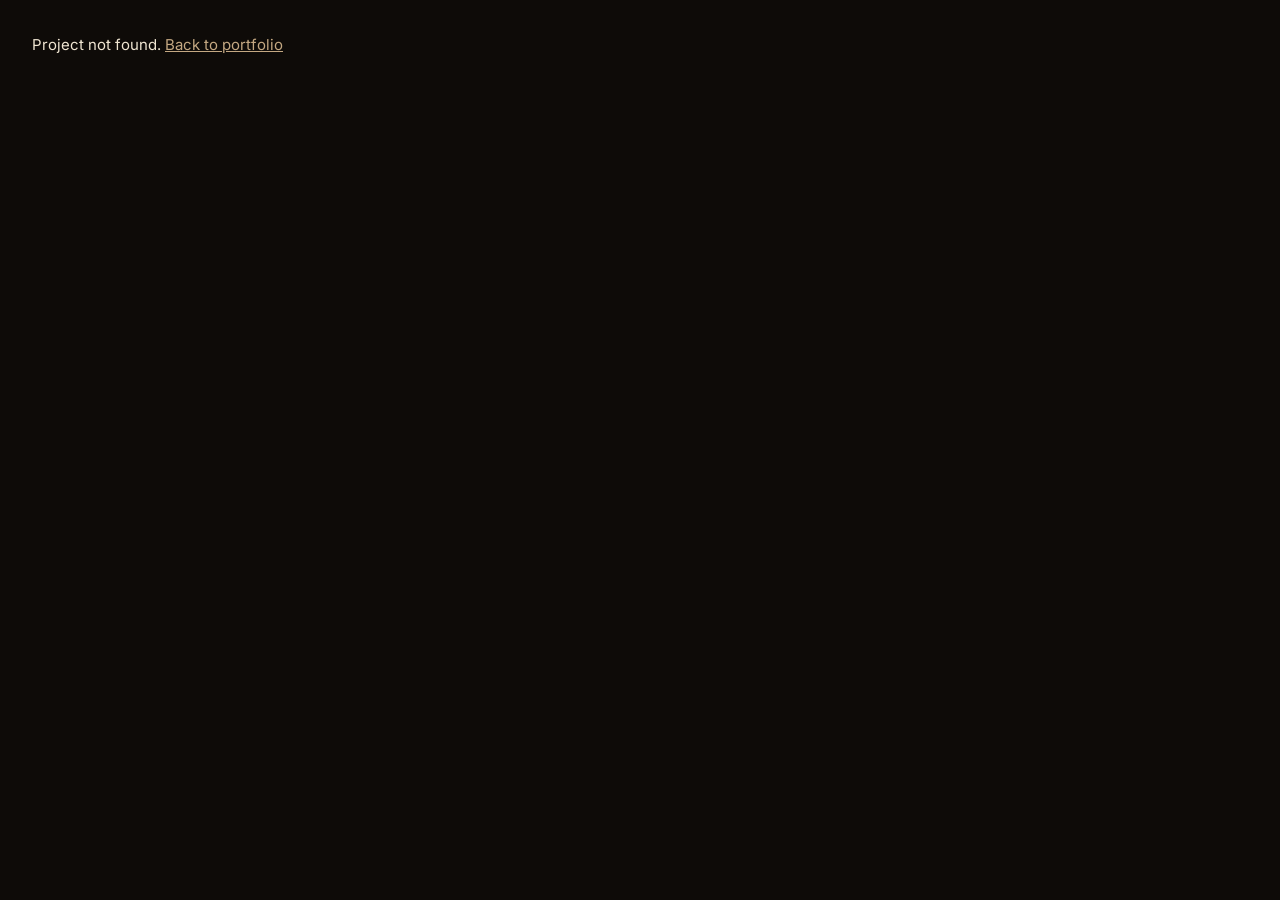
==== projects/_template.html @ 8b7e1558 "favicon, changed card, updated axi project, changed meta tags, changed descriptions, added new butto" ====
<!DOCTYPE html>
<html lang="en">
<head>
  <meta charset="UTF-8" />
  <meta name="viewport" content="width=device-width, initial-scale=1.0" />
  <title>PROJECT_TITLE — Rohtak Patwardhan</title>
  <meta name="description" content="PROJECT_DESCRIPTION" />
  <meta property="og:title" content="PROJECT_TITLE — Rohtak Patwardhan" />
  <meta property="og:description" content="PROJECT_DESCRIPTION" />
  <meta property="og:type" content="article" />
  <meta property="og:url" content="https://rohtakpatwardhan.com/projects/SLUG.html" />
  <meta property="og:image" content="https://rohtakpatwardhan.com/brand_assets/og-image.png" />
  <meta name="twitter:card" content="summary_large_image" />
  <meta name="twitter:title" content="PROJECT_TITLE — Rohtak Patwardhan" />
  <meta name="twitter:description" content="PROJECT_DESCRIPTION" />
  <meta name="twitter:image" content="https://rohtakpatwardhan.com/brand_assets/og-image.png" />
  <link rel="icon" href="data:image/svg+xml,<svg xmlns='http://www.w3.org/2000/svg' viewBox='0 0 32 32'><rect width='32' height='32' rx='6' fill='%2317120d'/><text x='50%25' y='55%25' dominant-baseline='middle' text-anchor='middle' font-family='Georgia,serif' font-size='15' font-style='italic' font-weight='700' fill='%23c4a882'>RP</text></svg>" />
  <link rel="preconnect" href="https://fonts.googleapis.com" />
  <link rel="preconnect" href="https://fonts.gstatic.com" crossorigin />
  <link href="https://fonts.googleapis.com/css2?family=Inter:ital,wght@0,300;0,400;0,500;0,600;0,700;1,400&family=Playfair+Display:ital,wght@0,700;1,400;1,700&display=swap" rel="stylesheet" />
  <link rel="stylesheet" href="project.css" />
</head>
<body>
  <div id="project-root"></div>
  <script>window.PROJECT_ID = 'SLUG';</script>
  <script src="project-data.js"></script>
  <script src="project-page.js"></script>
</body>
</html>
---- projects/project.css ----
:root {
  --bg:          #0e0b08;
  --sb-bg:       #100d09;
  --surface:     #17120d;
  --surface-2:   #1e1710;
  --border:      #261d14;
  --border-2:    #332618;
  --accent:      #8a7055;
  --accent-b:    #c4a882;
  --accent-dim:  rgba(196,168,130,0.06);
  --text:        #f0e6d2;
  --text-2:      #7a6a52;
  --text-3:      #3d2e1e;
  --green:       #8a9e7a;
  --sb-w:        260px;
}

*, *::before, *::after { box-sizing: border-box; margin: 0; padding: 0; }

html { scroll-behavior: smooth; }

body {
  background: var(--bg);
  color: var(--text);
  font-family: 'Inter', sans-serif;
  font-size: 15px;
  line-height: 1.7;
  -webkit-font-smoothing: antialiased;
  overflow-x: hidden;
}

::-webkit-scrollbar { width: 3px; }
::-webkit-scrollbar-track { background: var(--bg); }
::-webkit-scrollbar-thumb { background: var(--border-2); border-radius: 2px; }

/* ── Sidebar ─────────────────────────────── */
.p-sidebar {
  position: fixed;
  top: 0; left: 0; bottom: 0;
  width: var(--sb-w);
  background: var(--sb-bg);
  border-right: 1px solid var(--border);
  display: flex;
  flex-direction: column;
  padding: 2rem 1.25rem;
  z-index: 100;
}

.p-back {
  display: inline-flex;
  align-items: center;
  gap: 0.45rem;
  font-size: 0.76rem;
  color: var(--text-2);
  text-decoration: none;
  margin-bottom: 2rem;
  padding: 0.45rem 0.6rem;
  border-radius: 4px;
  transition: color 0.15s ease, background 0.15s ease;
}
.p-back:hover { color: var(--accent-b); background: var(--accent-dim); }

.p-nav-label {
  font-size: 0.62rem;
  font-weight: 500;
  letter-spacing: 0.12em;
  text-transform: uppercase;
  color: var(--text-3);
  margin-bottom: 0.65rem;
  padding-left: 0.6rem;
}

.p-nav { display: flex; flex-direction: column; gap: 0.05rem; flex: 1; overflow-y: auto; }

.p-nav-link {
  display: block;
  padding: 0.48rem 0.6rem;
  font-size: 0.78rem;
  color: var(--text-2);
  text-decoration: none;
  border-radius: 4px;
  border-left: 2px solid transparent;
  transition: color 0.15s ease, background 0.15s ease, border-color 0.15s ease;
}
.p-nav-link:hover { color: var(--text); background: rgba(255,255,255,0.025); }
.p-nav-link.active {
  color: var(--accent-b);
  background: var(--accent-dim);
  border-left-color: var(--accent);
  font-weight: 500;
}

.p-sidebar-footer {
  margin-top: auto;
  padding-top: 1.2rem;
  border-top: 1px solid var(--border);
  font-size: 0.67rem;
  color: var(--text-3);
}

/* ── Main ────────────────────────────────── */
.p-main {
  margin-left: var(--sb-w);
  min-height: 100vh;
}

.p-container {
  max-width: 820px;
  margin: 0 auto;
  padding: 3.5rem 3rem 5rem;
}

.p-num { font-size: 0.64rem; color: var(--text-3); margin-bottom: 0.4rem; }

.p-title {
  font-family: 'Playfair Display', serif;
  font-size: clamp(1.9rem, 4vw, 2.8rem);
  font-weight: 700;
  font-style: italic;
  letter-spacing: -0.02em;
  line-height: 1.1;
  color: var(--text);
  margin-bottom: 1rem;
}

.p-meta {
  display: flex;
  flex-wrap: wrap;
  align-items: center;
  gap: 0.5rem;
  margin-bottom: 2.5rem;
}

.chip {
  display: inline-block;
  font-size: 0.67rem;
  font-weight: 500;
  color: var(--accent-b);
  border: 1px solid var(--border-2);
  background: var(--accent-dim);
  padding: 0.18rem 0.55rem;
  border-radius: 4px;
}

.p-status {
  font-size: 0.62rem;
  color: var(--text-3);
  border: 1px solid var(--border);
  padding: 0.18rem 0.55rem;
  border-radius: 4px;
}

/* ── Hero visual ─────────────────────────── */
.p-hero {
  border: 1px solid var(--border);
  border-radius: 5px;
  overflow: hidden;
  background: var(--surface);
  margin-bottom: 3rem;
  aspect-ratio: 16/9;
  position: relative;
}

.p-hero img,
.p-hero video {
  width: 100%;
  height: 100%;
  object-fit: cover;
  display: block;
}

.p-hero-contain img {
  object-fit: contain;
  background: var(--surface-2);
}

.p-hero-placeholder {
  width: 100%;
  height: 100%;
  display: flex;
  flex-direction: column;
  align-items: center;
  justify-content: center;
  gap: 0.75rem;
  background: var(--surface-2);
  color: var(--text-3);
}

.p-hero-badge {
  font-size: 0.6rem;
  letter-spacing: 0.12em;
  text-transform: uppercase;
  border: 1px solid var(--border);
  padding: 0.2rem 0.6rem;
  border-radius: 3px;
}

/* ── Sections ────────────────────────────── */
.p-section { margin-bottom: 3rem; }

.p-sec-label {
  font-size: 0.67rem;
  font-weight: 500;
  letter-spacing: 0.12em;
  text-transform: uppercase;
  color: var(--accent);
  margin-bottom: 1rem;
  display: flex;
  align-items: center;
  gap: 0.6rem;
}
.p-sec-label::before {
  content: '';
  display: block;
  width: 1.25rem;
  height: 1px;
  background: var(--accent);
}

.p-body { color: var(--text-2); font-size: 0.9rem; line-height: 1.85; }
.p-body p + p { margin-top: 1rem; }

.p-specs {
  border: 1px solid var(--border);
  border-radius: 5px;
  overflow: hidden;
}

.p-spec-row {
  display: flex;
  justify-content: space-between;
  gap: 1rem;
  padding: 0.72rem 1.1rem;
  background: var(--surface);
  border-bottom: 1px solid var(--border);
  font-size: 0.82rem;
}
.p-spec-row:last-child { border-bottom: none; }
.p-spec-row:nth-child(even) { background: var(--surface-2); }
.p-spec-label { color: var(--text-3); flex-shrink: 0; }
.p-spec-value { color: var(--text); text-align: right; }

.p-table-wrap {
  border: 1px solid var(--border);
  border-radius: 5px;
  overflow-x: auto;
  background: var(--surface);
}

.p-table {
  width: 100%;
  border-collapse: collapse;
  font-size: 0.79rem;
  min-width: 480px;
}

.p-table th,
.p-table td {
  padding: 0.65rem 1rem;
  text-align: left;
  border-bottom: 1px solid var(--border);
  vertical-align: top;
}

.p-table th {
  font-size: 0.64rem;
  font-weight: 500;
  letter-spacing: 0.08em;
  text-transform: uppercase;
  color: var(--accent);
  background: var(--surface-2);
}

.p-table tr:last-child td { border-bottom: none; }
.p-table tbody tr:nth-child(even) td { background: rgba(255,255,255,0.015); }
.p-table td:first-child { color: var(--accent-b); font-family: 'Courier New', monospace; font-size: 0.76rem; }
.p-table--2col td:first-child { color: var(--text-3); font-family: inherit; font-size: 0.79rem; }

.p-callout {
  border-left: 2px solid var(--accent);
  padding: 0.85rem 1.1rem;
  background: var(--surface);
  border-radius: 0 4px 4px 0;
  font-size: 0.84rem;
  color: var(--text-2);
  line-height: 1.75;
}

.p-pre {
  background: var(--surface);
  border: 1px solid var(--border);
  border-left: 2px solid var(--accent);
  border-radius: 4px;
  padding: 1.1rem 1.25rem;
  overflow-x: auto;
  font-family: 'Courier New', monospace;
  font-size: 0.76rem;
  line-height: 1.65;
  color: var(--text-2);
  white-space: pre;
}

.p-list {
  list-style: none;
  display: flex;
  flex-direction: column;
  gap: 0.55rem;
}
.p-list li {
  font-size: 0.84rem;
  color: var(--text-2);
  line-height: 1.65;
  padding-left: 1.1rem;
  position: relative;
}
.p-list li::before {
  content: '';
  position: absolute;
  left: 0;
  top: 0.6em;
  width: 4px;
  height: 4px;
  border-radius: 50%;
  background: var(--accent);
}

/* ── Gallery ─────────────────────────────── */
.p-gallery {
  display: grid;
  grid-template-columns: repeat(2, 1fr);
  gap: 1px;
  background: var(--border);
  border: 1px solid var(--border);
  border-radius: 5px;
  overflow: hidden;
}
@media (max-width: 560px) { .p-gallery { grid-template-columns: 1fr; } }

.p-gallery-item {
  background: var(--surface);
  cursor: pointer;
  aspect-ratio: 16/10;
  overflow: hidden;
  position: relative;
  border: none;
  padding: 0;
  font-family: inherit;
}
.p-gallery-item img,
.p-gallery-item video {
  width: 100%;
  height: 100%;
  object-fit: cover;
  display: block;
  transition: transform 0.35s ease;
}
.p-gallery-item:hover img,
.p-gallery-item:hover video { transform: scale(1.03); }

.p-gallery-caption {
  position: absolute;
  bottom: 0; left: 0; right: 0;
  padding: 0.5rem 0.75rem;
  font-size: 0.67rem;
  color: var(--text-2);
  background: linear-gradient(transparent, rgba(0,0,0,0.75));
  pointer-events: none;
}

/* ── Links ───────────────────────────────── */
.p-links { display: flex; flex-wrap: wrap; gap: 0.5rem; }

.p-link {
  display: inline-flex;
  align-items: center;
  gap: 0.4rem;
  font-size: 0.76rem;
  font-weight: 500;
  color: var(--text-2);
  text-decoration: none;
  border: 1px solid var(--border-2);
  border-radius: 3px;
  padding: 0.45rem 0.85rem;
  transition: color 0.15s ease, border-color 0.15s ease, background 0.15s ease;
}
.p-link:hover { color: var(--accent-b); border-color: var(--accent); background: var(--accent-dim); }
.p-link--primary { background: var(--text); color: var(--bg); border-color: var(--text); }
.p-link--primary:hover { background: #fff; color: var(--bg); border-color: #fff; }

/* ── Lightbox ────────────────────────────── */
#lightbox {
  position: fixed;
  inset: 0;
  z-index: 500;
  background: rgba(0,0,0,0.95);
  display: flex;
  flex-direction: column;
  align-items: center;
  justify-content: center;
  opacity: 0;
  pointer-events: none;
  transition: opacity 0.2s ease;
}
#lightbox.open { opacity: 1; pointer-events: all; }

.lb-header {
  position: absolute;
  top: 0; left: 0; right: 0;
  display: flex;
  align-items: center;
  justify-content: space-between;
  padding: 1rem 1.5rem;
  border-bottom: 1px solid var(--border);
  background: var(--bg);
}
.lb-title { font-size: 0.88rem; font-weight: 500; }
.lb-meta  { font-size: 0.71rem; color: var(--text-3); }
.lb-close {
  width: 32px; height: 32px;
  border-radius: 4px;
  background: none;
  border: 1px solid var(--border);
  color: var(--text-2);
  cursor: pointer;
  display: flex;
  align-items: center;
  justify-content: center;
}
.lb-close:hover { background: var(--surface-2); }

.lb-img-wrap { max-width: min(90vw, 960px); width: 100%; }
.lb-img-wrap img,
.lb-img-wrap video {
  width: 100%;
  max-height: 70vh;
  object-fit: contain;
  border: 1px solid var(--border);
}

.lb-nav {
  position: absolute;
  top: 50%;
  transform: translateY(-50%);
  width: 100%;
  padding: 0 0.75rem;
  display: flex;
  justify-content: space-between;
  pointer-events: none;
}
.lb-nav-btn {
  width: 38px; height: 38px;
  border-radius: 4px;
  background: var(--surface);
  border: 1px solid var(--border);
  color: var(--text-2);
  cursor: pointer;
  pointer-events: all;
  display: flex;
  align-items: center;
  justify-content: center;
}
.lb-nav-btn:hover { background: var(--surface-2); color: var(--text); }

.lb-dots { display: flex; gap: 0.4rem; margin-top: 1rem; }
.lb-dot {
  width: 6px; height: 6px;
  border-radius: 50%;
  background: var(--border-2);
  border: none;
  cursor: pointer;
  padding: 0;
}
.lb-dot.active { background: var(--text-2); }

@media (max-width: 800px) {
  :root { --sb-w: 0px; }
  .p-sidebar { display: none; }
  .p-mobile-bar {
    display: flex;
    align-items: center;
    justify-content: space-between;
    position: sticky;
    top: 0;
    z-index: 100;
    background: var(--sb-bg);
    border-bottom: 1px solid var(--border);
    padding: 0.75rem 1.25rem;
  }
  .p-container { padding: 2rem 1.25rem 4rem; }
}

.p-mobile-bar { display: none; }
@media (max-width: 800px) { .p-mobile-bar { display: flex; } }
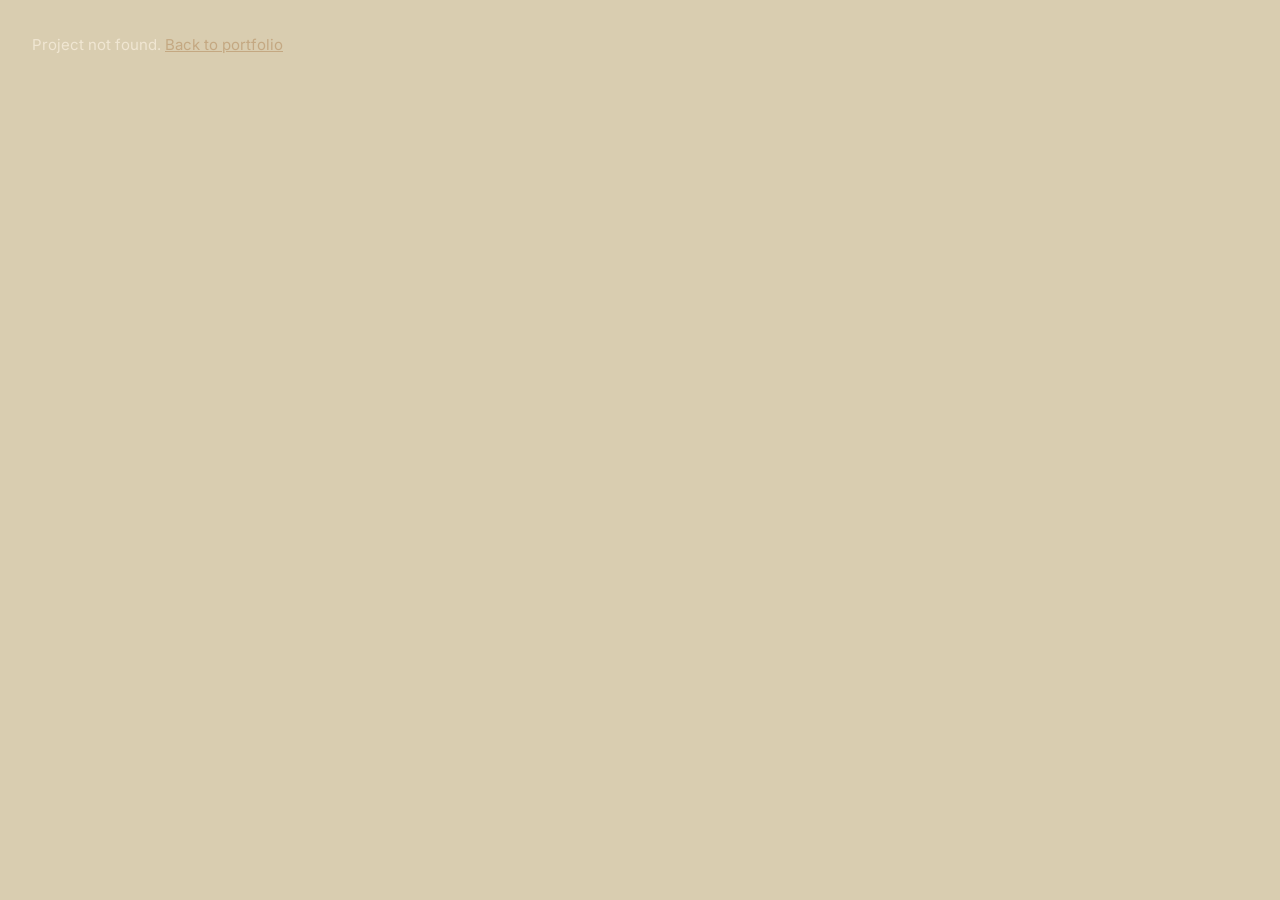
==== commit a22c8403: "Expand project pages with RTL assets, AXI matrix FSM, FES content, and mat-accel timing screenshots." ====
--- a/projects/_template.html
+++ b/projects/_template.html
@@ -3,15 +3,15 @@
 <head>
   <meta charset="UTF-8" />
   <meta name="viewport" content="width=device-width, initial-scale=1.0" />
-  <title>PROJECT_TITLE — Rohtak Patwardhan</title>
+  <title>PROJECT_TITLE | Rohtak Patwardhan</title>
   <meta name="description" content="PROJECT_DESCRIPTION" />
-  <meta property="og:title" content="PROJECT_TITLE — Rohtak Patwardhan" />
+  <meta property="og:title" content="PROJECT_TITLE | Rohtak Patwardhan" />
   <meta property="og:description" content="PROJECT_DESCRIPTION" />
   <meta property="og:type" content="article" />
   <meta property="og:url" content="https://rohtakpatwardhan.com/projects/SLUG.html" />
   <meta property="og:image" content="https://rohtakpatwardhan.com/brand_assets/og-image.png" />
   <meta name="twitter:card" content="summary_large_image" />
-  <meta name="twitter:title" content="PROJECT_TITLE — Rohtak Patwardhan" />
+  <meta name="twitter:title" content="PROJECT_TITLE | Rohtak Patwardhan" />
   <meta name="twitter:description" content="PROJECT_DESCRIPTION" />
   <meta name="twitter:image" content="https://rohtakpatwardhan.com/brand_assets/og-image.png" />
   <link rel="icon" href="data:image/svg+xml,<svg xmlns='http://www.w3.org/2000/svg' viewBox='0 0 32 32'><rect width='32' height='32' rx='6' fill='%2317120d'/><text x='50%25' y='55%25' dominant-baseline='middle' text-anchor='middle' font-family='Georgia,serif' font-size='15' font-style='italic' font-weight='700' fill='%23c4a882'>RP</text></svg>" />
--- a/projects/project.css
+++ b/projects/project.css
@@ -1,17 +1,17 @@
 :root {
-  --bg:          #0e0b08;
-  --sb-bg:       #100d09;
-  --surface:     #17120d;
-  --surface-2:   #1e1710;
-  --border:      #261d14;
-  --border-2:    #332618;
-  --accent:      #8a7055;
-  --accent-b:    #c4a882;
-  --accent-dim:  rgba(196,168,130,0.06);
-  --text:        #f0e6d2;
-  --text-2:      #7a6a52;
-  --text-3:      #3d2e1e;
-  --green:       #8a9e7a;
+  --bg:          #d9cdb0;
+  --sb-bg:       #cfc2a2;
+  --surface:     #e4dac1;
+  --surface-2:   #d1c4a4;
+  --border:      #bcaa83;
+  --border-2:    #a8956f;
+  --accent:      #97783f;
+  --accent-b:    #7a5d27;
+  --accent-dim:  rgba(151,120,63,0.12);
+  --text:        #0f0c08;
+  --text-2:      #1a1610;
+  --text-3:      #3d3426;
+  --green:       #5f7048;
   --sb-w:        260px;
 }
 
@@ -82,7 +82,7 @@
   border-left: 2px solid transparent;
   transition: color 0.15s ease, background 0.15s ease, border-color 0.15s ease;
 }
-.p-nav-link:hover { color: var(--text); background: rgba(255,255,255,0.025); }
+.p-nav-link:hover { color: var(--text); background: rgba(0,0,0,0.04); }
 .p-nav-link.active {
   color: var(--accent-b);
   background: var(--accent-dim);
@@ -160,18 +160,32 @@
   aspect-ratio: 16/9;
   position: relative;
 }
-
+.p-lb-trigger { cursor: pointer; }
+.p-lb-trigger:hover img,
+.p-lb-trigger:hover video { transform: scale(1.02); }
 .p-hero img,
 .p-hero video {
   width: 100%;
   height: 100%;
   object-fit: cover;
   display: block;
+  transition: transform 0.35s ease;
 }
 
 .p-hero-contain img {
   object-fit: contain;
   background: var(--surface-2);
+}
+
+.p-hero-contain.p-hero-square {
+  aspect-ratio: 1 / 1;
+  max-width: min(100%, 520px);
+  margin-left: auto;
+  margin-right: auto;
+}
+.p-hero-contain.p-hero-square img {
+  padding: 5%;
+  box-sizing: border-box;
 }
 
 .p-hero-placeholder {
@@ -196,29 +210,249 @@
 }
 
 /* ── Sections ────────────────────────────── */
-.p-section { margin-bottom: 3rem; }
+.p-section { margin-bottom: 4rem; }
+.p-section + .p-section { padding-top: 0.25rem; }
 
 .p-sec-label {
-  font-size: 0.67rem;
+  font-family: 'Playfair Display', serif;
+  font-size: clamp(1.35rem, 2.8vw, 1.6rem);
+  font-weight: 700;
+  font-style: normal;
+  letter-spacing: -0.02em;
+  line-height: 1.2;
+  text-transform: none;
+  color: var(--text);
+  margin-bottom: 1.35rem;
+  padding-bottom: 0.75rem;
+  border-bottom: 1px solid var(--border-2);
+  display: block;
+}
+
+.p-body { color: var(--text); font-size: 0.95rem; line-height: 1.85; }
+.p-body p + p { margin-top: 1rem; }
+
+.p-doc > * + * { margin-top: 1.5rem; }
+.p-doc .katex { color: var(--text); }
+.p-doc .katex-display { margin: 0.85rem 0 1.15rem; overflow-x: auto; overflow-y: hidden; padding: 0.35rem 0; }
+.p-subhead {
+  font-family: 'Inter', sans-serif;
+  font-size: 1.02rem;
+  font-weight: 700;
+  color: var(--text);
+  letter-spacing: -0.015em;
+  line-height: 1.45;
+  padding-left: 0.85rem;
+  border-left: 3px solid var(--accent);
+}
+.p-doc .p-subhead {
+  margin: 2.5rem 0 0.65rem;
+  padding-top: 0;
+}
+.p-doc .p-pre + .p-subhead,
+.p-doc .p-body + .p-subhead,
+.p-doc .p-table-wrap + .p-subhead,
+.p-doc .p-doc-figure + .p-subhead {
+  margin-top: 3rem;
+}
+.p-doc .p-body + .p-pre {
+  margin-top: 1.1rem;
+}
+.p-doc .p-pre + .p-body {
+  margin-top: 1rem;
+}
+.p-doc .p-pre + .p-pre {
+  margin-top: 1.15rem;
+}
+
+.p-doc-figure {
+  border: 1px solid var(--border);
+  border-radius: 5px;
+  overflow: hidden;
+  background: var(--surface);
+  margin: 0;
+}
+.p-doc-figure-btn {
+  display: block;
+  width: 100%;
+  border: none;
+  padding: 0;
+  margin: 0;
+  background: none;
+  cursor: pointer;
+  font-family: inherit;
+}
+.p-doc-figure img {
+  width: 100%;
+  display: block;
+  transition: transform 0.35s ease;
+}
+.p-doc-figure-btn:hover img { transform: scale(1.02); }
+.p-doc-figure--contain img {
+  object-fit: contain;
+  background: var(--surface-2);
+  padding: 1.25rem;
+  max-height: 520px;
+}
+.p-doc-figure--wide.p-doc-figure--contain img {
+  max-height: none;
+}
+.p-doc-figure--wide {
+  width: 100%;
+  max-width: none;
+  margin-left: 0;
+  transform: none;
+}
+.p-doc-figure--wide img {
+  max-height: none;
+  height: auto;
+  padding: 0.5rem;
+}
+.p-doc-figure-group .p-doc-figure-btn + .p-doc-figure-btn {
+  border-top: 1px solid var(--border);
+}
+.p-doc-figure-stack {
+  cursor: pointer;
+}
+.p-doc-figure-stack img {
+  width: 100%;
+  display: block;
+  transition: transform 0.35s ease;
+}
+.p-doc-figure-stack img + img {
+  border-top: 1px solid var(--border);
+}
+.p-doc-figure-group.p-doc-figure--contain .p-doc-figure-stack img {
+  object-fit: contain;
+  background: var(--surface-2);
+  padding: 0.5rem;
+}
+.p-doc-figure-stack:hover img {
+  transform: scale(1.01);
+}
+.p-doc-caption {
+  font-size: 0.72rem;
+  color: var(--text-3);
+  padding: 0.65rem 1rem;
+  border-top: 1px solid var(--border);
+  text-align: center;
+  line-height: 1.5;
+}
+.p-doc-figure + .p-gallery-hint {
+  margin-top: 2rem;
+}
+.p-gallery-hint {
+  font-size: 0.85rem;
+  font-weight: 600;
+  color: var(--text);
+  margin: 0 0 0.75rem;
+  line-height: 1.5;
+}
+.p-gallery-preview .p-doc-figure-btn {
+  cursor: pointer;
+}
+.p-gallery-preview .p-doc-figure-btn:hover img {
+  transform: scale(1.02);
+}
+
+/* ── RTL module strip ────────────────────── */
+.p-rtl-gallery {
+  width: 100%;
+  max-width: none;
+  margin: 0;
+}
+.p-rtl-label {
+  font-size: 0.68rem;
   font-weight: 500;
-  letter-spacing: 0.12em;
+  letter-spacing: 0.08em;
   text-transform: uppercase;
-  color: var(--accent);
-  margin-bottom: 1rem;
-  display: flex;
-  align-items: center;
-  gap: 0.6rem;
-}
-.p-sec-label::before {
-  content: '';
-  display: block;
-  width: 1.25rem;
-  height: 1px;
-  background: var(--accent);
-}
-
-.p-body { color: var(--text-2); font-size: 0.9rem; line-height: 1.85; }
-.p-body p + p { margin-top: 1rem; }
+  color: var(--text-3);
+  margin: 0;
+}
+.p-rtl-head {
+  display: flex;
+  align-items: baseline;
+  justify-content: space-between;
+  gap: 1rem;
+  margin-bottom: 0.75rem;
+  flex-wrap: wrap;
+}
+.p-rtl-hint {
+  font-size: 0.68rem;
+  color: var(--text-3);
+  white-space: nowrap;
+}
+.p-rtl-scroll {
+  display: flex;
+  gap: 0.75rem;
+  overflow-x: auto;
+  scroll-snap-type: x mandatory;
+  scroll-padding-left: 0.25rem;
+  -webkit-overflow-scrolling: touch;
+  padding: 0.25rem 0.25rem 0.85rem;
+  margin: 0 -0.25rem;
+}
+.p-rtl-scroll::-webkit-scrollbar { height: 5px; }
+.p-rtl-scroll::-webkit-scrollbar-thumb { background: var(--border-2); border-radius: 3px; }
+.p-rtl-item {
+  flex: 0 0 min(88%, 440px);
+  scroll-snap-align: start;
+  display: block;
+  border: 1px solid var(--border);
+  border-radius: 5px;
+  overflow: hidden;
+  background: var(--surface);
+  cursor: pointer;
+  padding: 0;
+  font-family: inherit;
+  text-align: left;
+  position: relative;
+}
+.p-rtl-item img {
+  width: 100%;
+  height: auto;
+  display: block;
+  background: var(--surface-2);
+  object-fit: contain;
+  transition: transform 0.35s ease;
+}
+.p-rtl-item:hover img { transform: scale(1.02); }
+.p-rtl-caption {
+  display: block;
+  font-size: 0.72rem;
+  color: var(--text-2);
+  padding: 0.6rem 0.85rem;
+  border-top: 1px solid var(--border);
+  line-height: 1.4;
+}
+
+.p-stats {
+  display: grid;
+  grid-template-columns: repeat(auto-fit, minmax(150px, 1fr));
+  gap: 1px;
+  background: var(--border);
+  border: 1px solid var(--border);
+  border-radius: 6px;
+  overflow: hidden;
+}
+.p-stat {
+  background: var(--surface);
+  padding: 1.25rem 1.15rem;
+  display: flex;
+  flex-direction: column;
+  gap: 0.4rem;
+}
+.p-stat-value {
+  font-size: 1.8rem;
+  font-weight: 700;
+  color: var(--text);
+  letter-spacing: -0.02em;
+  line-height: 1;
+}
+.p-stat-label {
+  font-size: 0.72rem;
+  color: var(--text-2);
+  line-height: 1.45;
+}
 
 .p-specs {
   border: 1px solid var(--border);
@@ -233,7 +467,7 @@
   padding: 0.72rem 1.1rem;
   background: var(--surface);
   border-bottom: 1px solid var(--border);
-  font-size: 0.82rem;
+  font-size: 0.86rem;
 }
 .p-spec-row:last-child { border-bottom: none; }
 .p-spec-row:nth-child(even) { background: var(--surface-2); }
@@ -264,15 +498,15 @@
 
 .p-table th {
   font-size: 0.64rem;
-  font-weight: 500;
+  font-weight: 600;
   letter-spacing: 0.08em;
   text-transform: uppercase;
-  color: var(--accent);
+  color: var(--text);
   background: var(--surface-2);
 }
 
 .p-table tr:last-child td { border-bottom: none; }
-.p-table tbody tr:nth-child(even) td { background: rgba(255,255,255,0.015); }
+.p-table tbody tr:nth-child(even) td { background: rgba(0,0,0,0.025); }
 .p-table td:first-child { color: var(--accent-b); font-family: 'Courier New', monospace; font-size: 0.76rem; }
 .p-table--2col td:first-child { color: var(--text-3); font-family: inherit; font-size: 0.79rem; }
 
@@ -281,9 +515,9 @@
   padding: 0.85rem 1.1rem;
   background: var(--surface);
   border-radius: 0 4px 4px 0;
-  font-size: 0.84rem;
-  color: var(--text-2);
-  line-height: 1.75;
+  font-size: 0.9rem;
+  color: var(--text-2);
+  line-height: 1.8;
 }
 
 .p-pre {
@@ -291,7 +525,8 @@
   border: 1px solid var(--border);
   border-left: 2px solid var(--accent);
   border-radius: 4px;
-  padding: 1.1rem 1.25rem;
+  padding: 1.15rem 1.3rem;
+  margin-bottom: 0.5rem;
   overflow-x: auto;
   font-family: 'Courier New', monospace;
   font-size: 0.76rem;
@@ -307,9 +542,9 @@
   gap: 0.55rem;
 }
 .p-list li {
-  font-size: 0.84rem;
-  color: var(--text-2);
-  line-height: 1.65;
+  font-size: 0.9rem;
+  color: var(--text-2);
+  line-height: 1.7;
   padding-left: 1.1rem;
   position: relative;
 }
@@ -369,6 +604,7 @@
 
 /* ── Links ───────────────────────────────── */
 .p-links { display: flex; flex-wrap: wrap; gap: 0.5rem; }
+.p-top-links { display: flex; flex-wrap: wrap; gap: 0.5rem; margin: 0 0 1.75rem; }
 
 .p-link {
   display: inline-flex;
@@ -385,7 +621,8 @@
 }
 .p-link:hover { color: var(--accent-b); border-color: var(--accent); background: var(--accent-dim); }
 .p-link--primary { background: var(--text); color: var(--bg); border-color: var(--text); }
-.p-link--primary:hover { background: #fff; color: var(--bg); border-color: #fff; }
+.p-link--primary:hover { background: #1c150d; color: #f3ecdb; border-color: #1c150d; }
+.p-gallery-link { cursor: pointer; font-family: inherit; }
 
 /* ── Lightbox ────────────────────────────── */
 #lightbox {
@@ -487,6 +724,16 @@
     padding: 0.75rem 1.25rem;
   }
   .p-container { padding: 2rem 1.25rem 4rem; }
+  .p-doc-figure--wide {
+    width: 100%;
+    margin-left: 0;
+    transform: none;
+  }
+  .p-rtl-gallery {
+    width: 100%;
+    margin-left: 0;
+    transform: none;
+  }
 }
 
 .p-mobile-bar { display: none; }
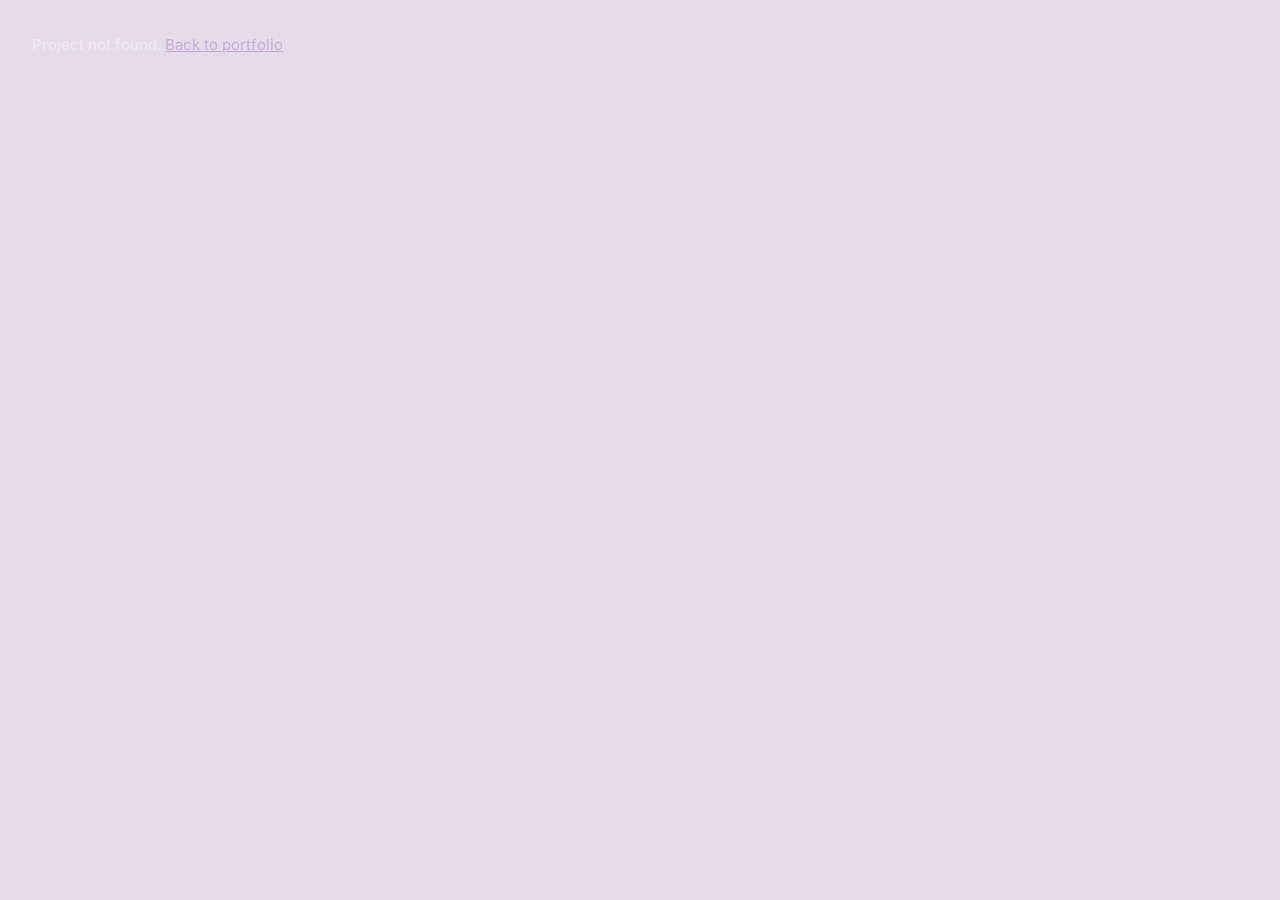
==== commit 3990eeb5: "Refresh the portfolio around a purple theme and current work. Update the bio, coursework, skills, an" ====
--- a/projects/_template.html
+++ b/projects/_template.html
@@ -14,7 +14,7 @@
   <meta name="twitter:title" content="PROJECT_TITLE | Rohtak Patwardhan" />
   <meta name="twitter:description" content="PROJECT_DESCRIPTION" />
   <meta name="twitter:image" content="https://rohtakpatwardhan.com/brand_assets/og-image.png" />
-  <link rel="icon" href="data:image/svg+xml,<svg xmlns='http://www.w3.org/2000/svg' viewBox='0 0 32 32'><rect width='32' height='32' rx='6' fill='%2317120d'/><text x='50%25' y='55%25' dominant-baseline='middle' text-anchor='middle' font-family='Georgia,serif' font-size='15' font-style='italic' font-weight='700' fill='%23c4a882'>RP</text></svg>" />
+  <link rel="icon" href="data:image/svg+xml,<svg xmlns='http://www.w3.org/2000/svg' viewBox='0 0 32 32'><rect width='32' height='32' rx='6' fill='%2316131c'/><text x='50%25' y='55%25' dominant-baseline='middle' text-anchor='middle' font-family='Georgia,serif' font-size='15' font-style='italic' font-weight='700' fill='%23c9a8d8'>RP</text></svg>" />
   <link rel="preconnect" href="https://fonts.googleapis.com" />
   <link rel="preconnect" href="https://fonts.gstatic.com" crossorigin />
   <link href="https://fonts.googleapis.com/css2?family=Inter:ital,wght@0,300;0,400;0,500;0,600;0,700;1,400&family=Playfair+Display:ital,wght@0,700;1,400;1,700&display=swap" rel="stylesheet" />
--- a/projects/project.css
+++ b/projects/project.css
@@ -1,16 +1,16 @@
 :root {
-  --bg:          #d9cdb0;
-  --sb-bg:       #cfc2a2;
-  --surface:     #e4dac1;
-  --surface-2:   #d1c4a4;
-  --border:      #bcaa83;
-  --border-2:    #a8956f;
-  --accent:      #97783f;
-  --accent-b:    #7a5d27;
-  --accent-dim:  rgba(151,120,63,0.12);
-  --text:        #0f0c08;
-  --text-2:      #1a1610;
-  --text-3:      #3d3426;
+  --bg:          #e4dceb;
+  --sb-bg:       #d8cfe2;
+  --surface:     #ece4f2;
+  --surface-2:   #ddd4e8;
+  --border:      #c4b6d2;
+  --border-2:    #b09ec4;
+  --accent:      #8a5f9e;
+  --accent-b:    #6b457c;
+  --accent-dim:  rgba(138,95,158,0.14);
+  --text:        #16121c;
+  --text-2:      #2c2434;
+  --text-3:      #5c5168;
   --green:       #5f7048;
   --sb-w:        260px;
 }
@@ -621,7 +621,7 @@
 }
 .p-link:hover { color: var(--accent-b); border-color: var(--accent); background: var(--accent-dim); }
 .p-link--primary { background: var(--text); color: var(--bg); border-color: var(--text); }
-.p-link--primary:hover { background: #1c150d; color: #f3ecdb; border-color: #1c150d; }
+.p-link--primary:hover { background: #241c2c; color: #f3eaf8; border-color: #241c2c; }
 .p-gallery-link { cursor: pointer; font-family: inherit; }
 
 /* ── Lightbox ────────────────────────────── */
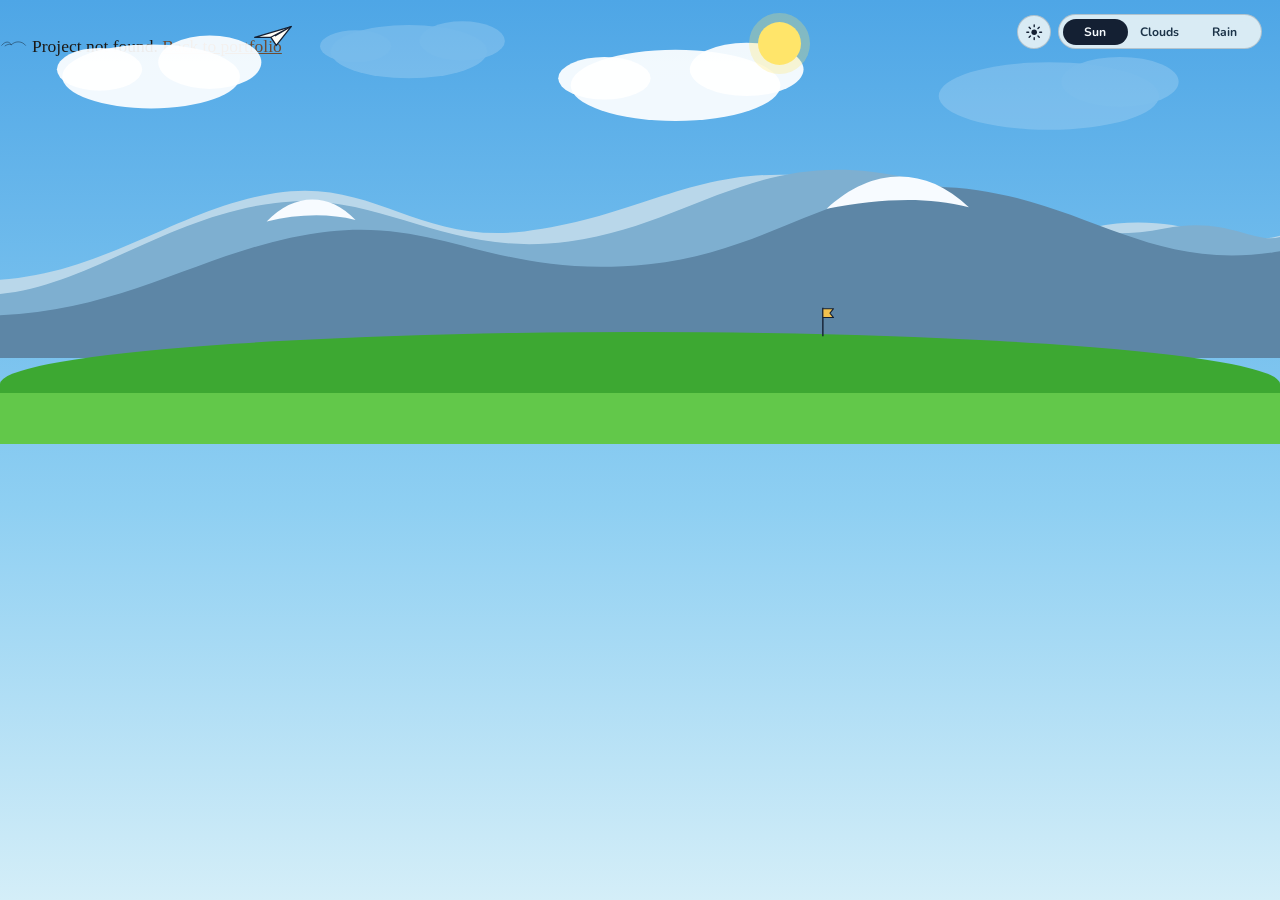
==== commit 704a7c9a: "Give the portfolio a handmade sky, with weather, night, and a paper plane. Co-authored-by: Cursor <c" ====
--- a/projects/_template.html
+++ b/projects/_template.html
@@ -14,16 +14,18 @@
   <meta name="twitter:title" content="PROJECT_TITLE | Rohtak Patwardhan" />
   <meta name="twitter:description" content="PROJECT_DESCRIPTION" />
   <meta name="twitter:image" content="https://rohtakpatwardhan.com/brand_assets/og-image.png" />
-  <link rel="icon" href="data:image/svg+xml,<svg xmlns='http://www.w3.org/2000/svg' viewBox='0 0 32 32'><rect width='32' height='32' rx='6' fill='%2316131c'/><text x='50%25' y='55%25' dominant-baseline='middle' text-anchor='middle' font-family='Georgia,serif' font-size='15' font-style='italic' font-weight='700' fill='%23c9a8d8'>RP</text></svg>" />
+  <link rel="icon" href="data:image/svg+xml,<svg xmlns='http://www.w3.org/2000/svg' viewBox='0 0 32 32'><rect width='32' height='20' fill='%235aaee8'/><rect y='20' width='32' height='12' fill='%234cba3e'/><text x='50%25' y='42%25' dominant-baseline='middle' text-anchor='middle' font-family='Georgia,serif' font-size='11' font-weight='600' fill='%23142033'>RP</text></svg>" />
   <link rel="preconnect" href="https://fonts.googleapis.com" />
   <link rel="preconnect" href="https://fonts.gstatic.com" crossorigin />
-  <link href="https://fonts.googleapis.com/css2?family=Inter:ital,wght@0,300;0,400;0,500;0,600;0,700;1,400&family=Playfair+Display:ital,wght@0,700;1,400;1,700&display=swap" rel="stylesheet" />
+  <link href="https://fonts.googleapis.com/css2?family=Nunito:wght@600;700;800&family=Source+Serif+4:opsz,wght@8..60,400;8..60,500&display=swap" rel="stylesheet" />
   <link rel="stylesheet" href="project.css" />
+  <link rel="stylesheet" href="../sky.css" />
 </head>
 <body>
   <div id="project-root"></div>
   <script>window.PROJECT_ID = 'SLUG';</script>
   <script src="project-data.js"></script>
   <script src="project-page.js"></script>
+  <script src="../sky.js"></script>
 </body>
 </html>
--- a/projects/project.css
+++ b/projects/project.css
@@ -1,18 +1,18 @@
 :root {
-  --bg:          #e4dceb;
-  --sb-bg:       #d8cfe2;
-  --surface:     #ece4f2;
-  --surface-2:   #ddd4e8;
-  --border:      #c4b6d2;
-  --border-2:    #b09ec4;
-  --accent:      #8a5f9e;
-  --accent-b:    #6b457c;
-  --accent-dim:  rgba(138,95,158,0.14);
-  --text:        #16121c;
-  --text-2:      #2c2434;
-  --text-3:      #5c5168;
-  --green:       #5f7048;
-  --sb-w:        260px;
+  --bg:          #7ec4ef;
+  --sb-bg:       transparent;
+  --surface:     transparent;
+  --surface-2:   #d4eef9;
+  --border:      rgba(20, 50, 80, 0.16);
+  --border-2:    rgba(20, 50, 80, 0.28);
+  --accent:      #2f8a28;
+  --accent-b:    #2f8a28;
+  --accent-dim:  transparent;
+  --text:        #142033;
+  --text-2:      #1c3348;
+  --text-3:      #2c4a66;
+  --green:       #2f8a28;
+  --sb-w:        220px;
 }
 
 *, *::before, *::after { box-sizing: border-box; margin: 0; padding: 0; }
@@ -20,14 +20,17 @@
 html { scroll-behavior: smooth; }
 
 body {
-  background: var(--bg);
-  color: var(--text);
-  font-family: 'Inter', sans-serif;
-  font-size: 15px;
-  line-height: 1.7;
+  background: linear-gradient(180deg, var(--sky-top) 0%, var(--sky-mid) 56%, var(--sky-bottom) 100%);
+  background-attachment: fixed;
+  color: var(--text);
+  font-family: 'Source Serif 4', Georgia, serif;
+  font-size: 17.5px;
+  line-height: 1.6;
   -webkit-font-smoothing: antialiased;
   overflow-x: hidden;
-}
+  padding-bottom: 0;
+}
+::selection { background: #d7f5c8; color: var(--text); }
 
 ::-webkit-scrollbar { width: 3px; }
 ::-webkit-scrollbar-track { background: var(--bg); }
@@ -42,7 +45,7 @@
   border-right: 1px solid var(--border);
   display: flex;
   flex-direction: column;
-  padding: 2rem 1.25rem;
+  padding: 2rem 1.25rem 1.4rem;
   z-index: 100;
 }
 
@@ -58,14 +61,12 @@
   border-radius: 4px;
   transition: color 0.15s ease, background 0.15s ease;
 }
-.p-back:hover { color: var(--accent-b); background: var(--accent-dim); }
+.p-back:hover { color: var(--text); }
 
 .p-nav-label {
-  font-size: 0.62rem;
-  font-weight: 500;
-  letter-spacing: 0.12em;
-  text-transform: uppercase;
-  color: var(--text-3);
+  font-size: 0.95rem;
+  font-weight: 600;
+  color: var(--text);
   margin-bottom: 0.65rem;
   padding-left: 0.6rem;
 }
@@ -82,12 +83,11 @@
   border-left: 2px solid transparent;
   transition: color 0.15s ease, background 0.15s ease, border-color 0.15s ease;
 }
-.p-nav-link:hover { color: var(--text); background: rgba(0,0,0,0.04); }
+.p-nav-link:hover { color: var(--text); }
 .p-nav-link.active {
-  color: var(--accent-b);
-  background: var(--accent-dim);
+  color: var(--text);
+  font-weight: 600;
   border-left-color: var(--accent);
-  font-weight: 500;
 }
 
 .p-sidebar-footer {
@@ -102,25 +102,30 @@
 .p-main {
   margin-left: var(--sb-w);
   min-height: 100vh;
+  position: relative;
+  z-index: 1;
+}
+h1, h2, h3, .p-title, .p-sec-label, .p-subhead, .p-nav-label {
+  font-family: 'Nunito', sans-serif;
+  font-weight: 800;
 }
 
 .p-container {
-  max-width: 820px;
+  width: 100%;
+  max-width: 72rem;
   margin: 0 auto;
-  padding: 3.5rem 3rem 5rem;
+  padding: 3.25rem 3.5rem 5rem;
 }
 
 .p-num { font-size: 0.64rem; color: var(--text-3); margin-bottom: 0.4rem; }
 
 .p-title {
-  font-family: 'Playfair Display', serif;
-  font-size: clamp(1.9rem, 4vw, 2.8rem);
-  font-weight: 700;
-  font-style: italic;
+  font-size: clamp(1.85rem, 3.5vw, 2.4rem);
+  font-weight: 800;
   letter-spacing: -0.02em;
-  line-height: 1.1;
-  color: var(--text);
-  margin-bottom: 1rem;
+  line-height: 1.15;
+  color: var(--text);
+  margin-bottom: 0.85rem;
 }
 
 .p-meta {
@@ -132,81 +137,61 @@
 }
 
 .chip {
-  display: inline-block;
-  font-size: 0.67rem;
-  font-weight: 500;
-  color: var(--accent-b);
-  border: 1px solid var(--border-2);
-  background: var(--accent-dim);
-  padding: 0.18rem 0.55rem;
-  border-radius: 4px;
-}
+  display: inline;
+  font-size: 0.95rem;
+  color: var(--text-3);
+  border: none;
+  background: none;
+  padding: 0;
+}
+.p-meta .chip:not(:last-child)::after { content: "  ·"; color: var(--border-2); }
 
 .p-status {
-  font-size: 0.62rem;
+  font-size: 0.9rem;
+  font-style: italic;
   color: var(--text-3);
-  border: 1px solid var(--border);
-  padding: 0.18rem 0.55rem;
-  border-radius: 4px;
 }
 
 /* ── Hero visual ─────────────────────────── */
 .p-hero {
-  border: 1px solid var(--border);
-  border-radius: 5px;
-  overflow: hidden;
-  background: var(--surface);
-  margin-bottom: 3rem;
-  aspect-ratio: 16/9;
+  background: transparent;
+  margin-bottom: 2rem;
   position: relative;
 }
 .p-lb-trigger { cursor: pointer; }
-.p-lb-trigger:hover img,
-.p-lb-trigger:hover video { transform: scale(1.02); }
 .p-hero img,
 .p-hero video {
   width: 100%;
-  height: 100%;
-  object-fit: cover;
-  display: block;
-  transition: transform 0.35s ease;
+  height: auto;
+  object-fit: contain;
+  display: block;
 }
 
 .p-hero-contain img {
   object-fit: contain;
-  background: var(--surface-2);
+  background: transparent;
 }
 
 .p-hero-contain.p-hero-square {
-  aspect-ratio: 1 / 1;
-  max-width: min(100%, 520px);
-  margin-left: auto;
-  margin-right: auto;
+  max-width: 16rem;
 }
 .p-hero-contain.p-hero-square img {
-  padding: 5%;
+  padding: 0;
   box-sizing: border-box;
+  background: transparent;
 }
 
 .p-hero-placeholder {
-  width: 100%;
-  height: 100%;
-  display: flex;
-  flex-direction: column;
-  align-items: center;
-  justify-content: center;
-  gap: 0.75rem;
-  background: var(--surface-2);
+  display: block;
+  background: transparent;
   color: var(--text-3);
 }
+.p-hero-placeholder svg { display: none; }
 
 .p-hero-badge {
-  font-size: 0.6rem;
-  letter-spacing: 0.12em;
-  text-transform: uppercase;
-  border: 1px solid var(--border);
-  padding: 0.2rem 0.6rem;
-  border-radius: 3px;
+  font-size: 0.95rem;
+  font-style: italic;
+  color: var(--text-3);
 }
 
 /* ── Sections ────────────────────────────── */
@@ -214,17 +199,14 @@
 .p-section + .p-section { padding-top: 0.25rem; }
 
 .p-sec-label {
-  font-family: 'Playfair Display', serif;
-  font-size: clamp(1.35rem, 2.8vw, 1.6rem);
-  font-weight: 700;
-  font-style: normal;
+  font-size: clamp(1.35rem, 2.4vw, 1.6rem);
+  font-weight: 600;
   letter-spacing: -0.02em;
   line-height: 1.2;
-  text-transform: none;
-  color: var(--text);
-  margin-bottom: 1.35rem;
-  padding-bottom: 0.75rem;
-  border-bottom: 1px solid var(--border-2);
+  color: var(--text);
+  margin-bottom: 0.9rem;
+  padding-bottom: 0.45rem;
+  border-bottom: 1px solid var(--border);
   display: block;
 }
 
@@ -235,14 +217,10 @@
 .p-doc .katex { color: var(--text); }
 .p-doc .katex-display { margin: 0.85rem 0 1.15rem; overflow-x: auto; overflow-y: hidden; padding: 0.35rem 0; }
 .p-subhead {
-  font-family: 'Inter', sans-serif;
-  font-size: 1.02rem;
-  font-weight: 700;
-  color: var(--text);
-  letter-spacing: -0.015em;
+  font-size: 1.05rem;
+  font-weight: 600;
+  color: var(--text);
   line-height: 1.45;
-  padding-left: 0.85rem;
-  border-left: 3px solid var(--accent);
 }
 .p-doc .p-subhead {
   margin: 2.5rem 0 0.65rem;
@@ -497,12 +475,10 @@
 }
 
 .p-table th {
-  font-size: 0.64rem;
+  font-size: 0.82rem;
   font-weight: 600;
-  letter-spacing: 0.08em;
-  text-transform: uppercase;
-  color: var(--text);
-  background: var(--surface-2);
+  color: var(--text);
+  background: transparent;
 }
 
 .p-table tr:last-child td { border-bottom: none; }
@@ -552,11 +528,10 @@
   content: '';
   position: absolute;
   left: 0;
-  top: 0.6em;
-  width: 4px;
-  height: 4px;
-  border-radius: 50%;
-  background: var(--accent);
+  top: 0.72em;
+  width: 0.45rem;
+  height: 1px;
+  background: var(--text-3);
 }
 
 /* ── Gallery ─────────────────────────────── */
@@ -610,18 +585,17 @@
   display: inline-flex;
   align-items: center;
   gap: 0.4rem;
-  font-size: 0.76rem;
-  font-weight: 500;
-  color: var(--text-2);
-  text-decoration: none;
-  border: 1px solid var(--border-2);
-  border-radius: 3px;
-  padding: 0.45rem 0.85rem;
-  transition: color 0.15s ease, border-color 0.15s ease, background 0.15s ease;
-}
-.p-link:hover { color: var(--accent-b); border-color: var(--accent); background: var(--accent-dim); }
-.p-link--primary { background: var(--text); color: var(--bg); border-color: var(--text); }
-.p-link--primary:hover { background: #241c2c; color: #f3eaf8; border-color: #241c2c; }
+  font-size: 1rem;
+  color: var(--text);
+  text-decoration: underline;
+  text-underline-offset: 3px;
+  border: none;
+  padding: 0;
+  background: none;
+}
+.p-link:hover { color: var(--accent); }
+.p-link--primary { background: none; color: var(--text); border: none; }
+.p-link--primary:hover { background: none; color: var(--accent); border: none; }
 .p-gallery-link { cursor: pointer; font-family: inherit; }
 
 /* ── Lightbox ────────────────────────────── */
@@ -719,7 +693,7 @@
     position: sticky;
     top: 0;
     z-index: 100;
-    background: var(--sb-bg);
+    background: #8ecff2;
     border-bottom: 1px solid var(--border);
     padding: 0.75rem 1.25rem;
   }
--- a/sky.css
+++ b/sky.css
@@ -0,0 +1,478 @@
+/* Sky parked at the top of the page, grass and mountains at the end. */
+
+@property --sky-top { syntax: "<color>"; inherits: true; initial-value: #4ea6e6; }
+@property --sky-mid { syntax: "<color>"; inherits: true; initial-value: #8ecff2; }
+@property --sky-bottom { syntax: "<color>"; inherits: true; initial-value: #d4eef8; }
+@property --cloud { syntax: "<color>"; inherits: true; initial-value: #ffffff; }
+@property --grass { syntax: "<color>"; inherits: true; initial-value: #62c84a; }
+@property --grass-deep { syntax: "<color>"; inherits: true; initial-value: #3da832; }
+@property --ridge { syntax: "<color>"; inherits: true; initial-value: #7eafd0; }
+@property --ridge-far { syntax: "<color>"; inherits: true; initial-value: #b9d7ea; }
+@property --ridge-near { syntax: "<color>"; inherits: true; initial-value: #5d86a6; }
+@property --snow { syntax: "<color>"; inherits: true; initial-value: #f7fbff; }
+@property --sun-opacity { syntax: "<number>"; inherits: true; initial-value: 1; }
+@property --moon-opacity { syntax: "<number>"; inherits: true; initial-value: 0; }
+@property --star-opacity { syntax: "<number>"; inherits: true; initial-value: 0; }
+@property --rain-opacity { syntax: "<number>"; inherits: true; initial-value: 0; }
+
+html {
+  --sky-top: #4ea6e6;
+  --sky-mid: #8ecff2;
+  --sky-bottom: #d4eef8;
+  --cloud: rgba(255, 255, 255, 0.92);
+  --sun-opacity: 1;
+  --rain-opacity: 0;
+  --grass: #62c84a;
+  --grass-deep: #3da832;
+  --ridge: #7eafd0;
+  --ridge-far: #b9d7ea;
+  --ridge-near: #5d86a6;
+  --snow: #f7fbff;
+  --moon-opacity: 0;
+  --star-opacity: 0;
+  transition:
+    --sky-top 0.9s ease,
+    --sky-mid 0.9s ease,
+    --sky-bottom 0.9s ease,
+    --cloud 0.9s ease,
+    --grass 0.9s ease,
+    --grass-deep 0.9s ease,
+    --ridge 0.9s ease,
+    --ridge-far 0.9s ease,
+    --ridge-near 0.9s ease,
+    --snow 0.9s ease,
+    --text 0.9s ease,
+    --text-2 0.9s ease,
+    --text-3 0.9s ease,
+    --sun-opacity 0.7s ease,
+    --moon-opacity 0.7s ease,
+    --star-opacity 0.7s ease,
+    --rain-opacity 0.7s ease;
+}
+
+html[data-weather="cloudy"] {
+  --sky-top: #6f9dbe;
+  --sky-mid: #a7c6d8;
+  --sky-bottom: #d7e6ee;
+  --cloud: rgba(255, 255, 255, 0.97);
+  --sun-opacity: 0;
+  --grass: #5cbf48;
+  --grass-deep: #3a9e32;
+  --ridge: #8aafc6;
+  --ridge-far: #c5dbe8;
+  --ridge-near: #6d93ad;
+  --snow: #f4f8fb;
+}
+
+html[data-weather="rain"] {
+  --sky-top: #4f738c;
+  --sky-mid: #7f9eb3;
+  --sky-bottom: #c5d5e0;
+  --cloud: rgba(236, 243, 247, 0.95);
+  --sun-opacity: 0;
+  --rain-opacity: 1;
+  --grass: #4ea83c;
+  --grass-deep: #2f8a28;
+  --ridge: #64869c;
+  --ridge-far: #8eacbf;
+  --ridge-near: #4d6e86;
+  --snow: #e4edf3;
+}
+
+html[data-time="night"] {
+  --sky-top: #0c1730;
+  --sky-mid: #163056;
+  --sky-bottom: #24456e;
+  --cloud: rgba(214, 224, 240, 0.34);
+  --sun-opacity: 0;
+  --moon-opacity: 1;
+  --star-opacity: 1;
+  --text: #f3f6fb;
+  --text-2: #d7e0ec;
+  --text-3: #b7c5d6;
+  --border: rgba(243, 246, 251, 0.16);
+  --border-2: rgba(243, 246, 251, 0.28);
+  --grass: #1c6434;
+  --grass-deep: #134826;
+  --ridge: #2a3f5c;
+  --ridge-far: #3f5d80;
+  --ridge-near: #1a2b42;
+  --snow: #dce6f2;
+}
+
+body {
+  position: relative;
+  background: linear-gradient(180deg, var(--sky-top) 0%, var(--sky-mid) 56%, var(--sky-bottom) 100%);
+  background-attachment: fixed;
+}
+
+.sky {
+  position: absolute;
+  top: 0;
+  left: 0;
+  right: 0;
+  height: 10.5rem;
+  z-index: 0;
+  pointer-events: none;
+  overflow: hidden;
+}
+
+.sun-mark {
+  position: absolute;
+  top: 1.35rem;
+  left: calc(var(--sb-w, 220px) + 42%);
+  width: 2.7rem;
+  height: 2.7rem;
+  border-radius: 50%;
+  background: #ffe56a;
+  box-shadow: 0 0 0 9px rgba(255, 229, 106, 0.28);
+  opacity: var(--sun-opacity);
+  transform: scale(1);
+  transition: opacity 0.7s ease, transform 0.8s cubic-bezier(0.22, 1, 0.36, 1);
+}
+
+html:not([data-weather="sunny"]) .sun-mark {
+  transform: scale(0.55);
+}
+
+.moon-mark {
+  position: absolute;
+  top: 1.35rem;
+  left: calc(var(--sb-w, 220px) + 42%);
+  width: 2.5rem;
+  height: 2.5rem;
+  border-radius: 50%;
+  background: #f4f1e4;
+  box-shadow: 0 0 0 8px rgba(244, 241, 228, 0.16);
+  opacity: var(--moon-opacity);
+  transform: scale(0.7);
+  transition: opacity 0.7s ease, transform 0.8s cubic-bezier(0.22, 1, 0.36, 1);
+}
+
+html[data-time="night"] .moon-mark { transform: scale(1); }
+
+.stars {
+  position: fixed;
+  inset: 0;
+  z-index: 0;
+  pointer-events: none;
+  opacity: var(--star-opacity);
+  background-image:
+    radial-gradient(1.4px 1.4px at 8% 18%, #fff 60%, transparent 62%),
+    radial-gradient(1.2px 1.2px at 18% 42%, #fff 60%, transparent 62%),
+    radial-gradient(1.6px 1.6px at 28% 12%, #fff 60%, transparent 62%),
+    radial-gradient(1px 1px at 42% 28%, #fff 60%, transparent 62%),
+    radial-gradient(1.5px 1.5px at 63% 16%, #fff 60%, transparent 62%),
+    radial-gradient(1.1px 1.1px at 74% 34%, #fff 60%, transparent 62%),
+    radial-gradient(1.4px 1.4px at 86% 14%, #fff 60%, transparent 62%),
+    radial-gradient(1px 1px at 92% 40%, #fff 60%, transparent 62%),
+    radial-gradient(1.3px 1.3px at 52% 8%, #fff 60%, transparent 62%);
+}
+
+.cloud-track {
+  display: flex;
+  width: 200%;
+  height: 100%;
+  animation: cloud-drift 72s linear infinite;
+}
+
+.clouds {
+  width: 50%;
+  height: 9.2rem;
+  flex: none;
+}
+
+.clouds ellipse { fill: var(--cloud); }
+
+.clouds-more { opacity: 0.2; transition: opacity 0.9s ease; }
+html[data-weather="cloudy"] .clouds-more,
+html[data-weather="rain"] .clouds-more { opacity: 1; }
+
+.bird {
+  position: absolute;
+  top: 2.4rem;
+  left: 0;
+  width: 1.7rem;
+  height: 0.7rem;
+  animation: bird-glide 32s linear infinite;
+}
+
+.bird path {
+  fill: none;
+  stroke: #1c3348;
+  stroke-width: 1.7;
+  stroke-linecap: round;
+  stroke-linejoin: round;
+  opacity: 0.55;
+}
+
+html[data-time="night"] .bird path { stroke: #d7e0ec; }
+
+@keyframes cloud-drift {
+  from { transform: translate3d(0, 0, 0); }
+  to { transform: translate3d(-50%, 0, 0); }
+}
+
+@keyframes bird-glide {
+  0% { transform: translate3d(-3rem, 0, 0); }
+  100% { transform: translate3d(105vw, -0.6rem, 0); }
+}
+
+.rain {
+  position: fixed;
+  inset: 0;
+  z-index: 0;
+  pointer-events: none;
+  overflow: hidden;
+  opacity: var(--rain-opacity);
+}
+
+.drop {
+  position: absolute;
+  top: -12vh;
+  width: 1.5px;
+  border-radius: 2px;
+  background: linear-gradient(180deg, transparent, rgba(255, 255, 255, 0.85));
+  animation-name: rain-fall;
+  animation-timing-function: linear;
+  animation-iteration-count: infinite;
+}
+
+html:not([data-weather="rain"]) .drop { animation-play-state: paused; }
+
+@keyframes rain-fall {
+  from { transform: translate3d(0, 0, 0); }
+  to { transform: translate3d(-18px, 120vh, 0); }
+}
+
+.field {
+  position: relative;
+  z-index: 1;
+  height: 22rem;
+  pointer-events: none;
+}
+
+.mountains {
+  position: absolute;
+  left: 0;
+  right: 0;
+  bottom: 5.4rem;
+  width: 100%;
+  height: 16rem;
+  z-index: 0;
+}
+
+.ridge-far { fill: var(--ridge-far); }
+.ridge { fill: var(--ridge); }
+.ridge-near { fill: var(--ridge-near); }
+.snow { fill: var(--snow); }
+
+.field-hill {
+  position: absolute;
+  left: 0;
+  right: 0;
+  bottom: 0;
+  z-index: 1;
+  height: 7rem;
+  background: var(--grass-deep);
+  border-radius: 50% 50% 0 0 / 52px 52px 0 0;
+}
+
+.field-hill::after {
+  content: "";
+  position: absolute;
+  left: 0;
+  right: 0;
+  bottom: 0;
+  height: 3.2rem;
+  background: var(--grass);
+}
+
+.p-mobile-bar { background: var(--sky-mid); }
+
+.sky-controls {
+  position: fixed;
+  top: 0.9rem;
+  right: 1.15rem;
+  z-index: 160;
+  display: flex;
+  align-items: stretch;
+  gap: 0.45rem;
+}
+
+.daynight {
+  display: grid;
+  place-items: center;
+  flex: none;
+  align-self: center;
+  width: 2.15rem;
+  height: 2.15rem;
+  margin: 0;
+  padding: 0;
+  border: 1px solid rgba(20, 32, 51, 0.2);
+  border-radius: 999px;
+  background: rgba(255, 254, 248, 0.78);
+  color: #142033;
+  backdrop-filter: blur(8px);
+  cursor: pointer;
+}
+
+.daynight-icon {
+  position: relative;
+  width: 1.15rem;
+  height: 1.15rem;
+}
+
+.daynight-icon svg {
+  position: absolute;
+  inset: 0;
+  width: 100%;
+  height: 100%;
+  transition: opacity 0.45s ease, transform 0.55s cubic-bezier(0.22, 1, 0.36, 1);
+}
+
+.icon-moon {
+  opacity: 0;
+  transform: rotate(-28deg) scale(0.55);
+}
+
+html[data-time="night"] .icon-sun {
+  opacity: 0;
+  transform: rotate(36deg) scale(0.55);
+}
+
+html[data-time="night"] .icon-moon {
+  opacity: 1;
+  transform: none;
+}
+
+html[data-time="night"] .daynight {
+  background: rgba(12, 23, 48, 0.62);
+  border-color: rgba(243, 246, 251, 0.28);
+  color: #f4f1e4;
+}
+
+.weather {
+  position: relative;
+  display: grid;
+  grid-template-columns: repeat(3, 4.05rem);
+  padding: 0.22rem;
+  background: rgba(255, 254, 248, 0.78);
+  border: 1px solid rgba(20, 32, 51, 0.2);
+  border-radius: 999px;
+  backdrop-filter: blur(8px);
+}
+
+.weather-thumb {
+  position: absolute;
+  top: 0.22rem;
+  bottom: 0.22rem;
+  left: 0.22rem;
+  width: 4.05rem;
+  border-radius: 999px;
+  background: #142033;
+  transform: translateX(0);
+  transition: transform 0.55s cubic-bezier(0.22, 1, 0.36, 1);
+  z-index: 0;
+}
+
+html[data-weather="cloudy"] .weather-thumb { transform: translateX(4.05rem); }
+html[data-weather="rain"] .weather-thumb { transform: translateX(8.1rem); }
+
+.weather-btn {
+  position: relative;
+  z-index: 1;
+  border: 0;
+  background: transparent;
+  color: var(--text-2, #1c3348);
+  font-family: "Nunito", sans-serif;
+  font-weight: 700;
+  font-size: 0.76rem;
+  line-height: 1;
+  width: 100%;
+  padding: 0.42rem 0;
+  text-align: center;
+  border-radius: 999px;
+  cursor: pointer;
+  transition: color 0.35s ease;
+}
+
+.weather-btn[aria-pressed="true"] { color: #f7fbfe; }
+.weather-btn:hover { color: var(--text, #142033); }
+.weather-btn[aria-pressed="true"]:hover { color: #f7fbfe; }
+
+html[data-time="night"] .weather {
+  background: rgba(12, 23, 48, 0.62);
+  border-color: rgba(243, 246, 251, 0.28);
+}
+html[data-time="night"] .weather-thumb { background: #f4f1e4; }
+html[data-time="night"] .weather-btn[aria-pressed="true"],
+html[data-time="night"] .weather-btn[aria-pressed="true"]:hover { color: #142033; }
+html[data-time="night"] .social-btn {
+  background: rgba(12, 23, 48, 0.35);
+  border-color: rgba(243, 246, 251, 0.4);
+}
+html[data-time="night"] ::selection { background: #35557a; color: #f4f7fb; }
+
+.plane {
+  position: absolute;
+  z-index: 5;
+  top: 1.35rem;
+  left: calc(var(--sb-w, 220px) + 2rem);
+  width: 2.7rem;
+  height: 1.75rem;
+  padding: 0;
+  border: 0;
+  background: none;
+  cursor: grab;
+  pointer-events: auto;
+  touch-action: none;
+}
+.plane svg { width: 100%; height: 100%; display: block; overflow: visible; }
+.plane.is-held { cursor: grabbing; }
+.plane.is-flying { pointer-events: none; z-index: 180; }
+.plane.is-landed { position: absolute; z-index: 4; cursor: grab; }
+
+.flag {
+  position: absolute;
+  left: 64%;
+  bottom: 6.6rem;
+  width: 1.15rem;
+  height: 2rem;
+  z-index: 2;
+}
+.flag-pole { stroke: #142033; stroke-width: 1.6; }
+.flag-fly { fill: #f2c14e; stroke: #142033; stroke-width: 1.2; stroke-linejoin: round; }
+html[data-time="night"] .flag-pole { stroke: #f3f6fb; }
+html[data-time="night"] .flag-fly { stroke: #f3f6fb; fill: #e7d48a; }
+
+.plane-note {
+  position: absolute;
+  left: 50%;
+  bottom: 10.5rem;
+  transform: translateX(-50%);
+  z-index: 3;
+  margin: 0;
+  font-family: "Nunito", sans-serif;
+  font-weight: 800;
+  font-size: 0.95rem;
+  color: var(--text, #142033);
+  white-space: nowrap;
+  pointer-events: none;
+}
+
+@media (max-width: 800px) {
+  .sun-mark, .moon-mark { left: 1.1rem; top: 1.05rem; width: 2.1rem; height: 2.1rem; }
+  .plane { top: 0.72rem; left: 3.6rem; width: 2.3rem; height: 1.5rem; }
+  #about { padding-top: 6.2rem; }
+  .p-container { padding-top: 6.2rem; }
+  .sky-controls { top: 0.65rem; right: 0.55rem; gap: 0.35rem; }
+  .weather-btn { font-size: 0.72rem; }
+}
+
+@media (prefers-reduced-motion: reduce) {
+  html { transition: none; }
+  .cloud-track, .bird, .drop { animation: none; }
+  .bird { opacity: 0; }
+  .sun-mark, .clouds-more, .weather-thumb, .weather-btn, .daynight-icon svg { transition: none; }
+}
